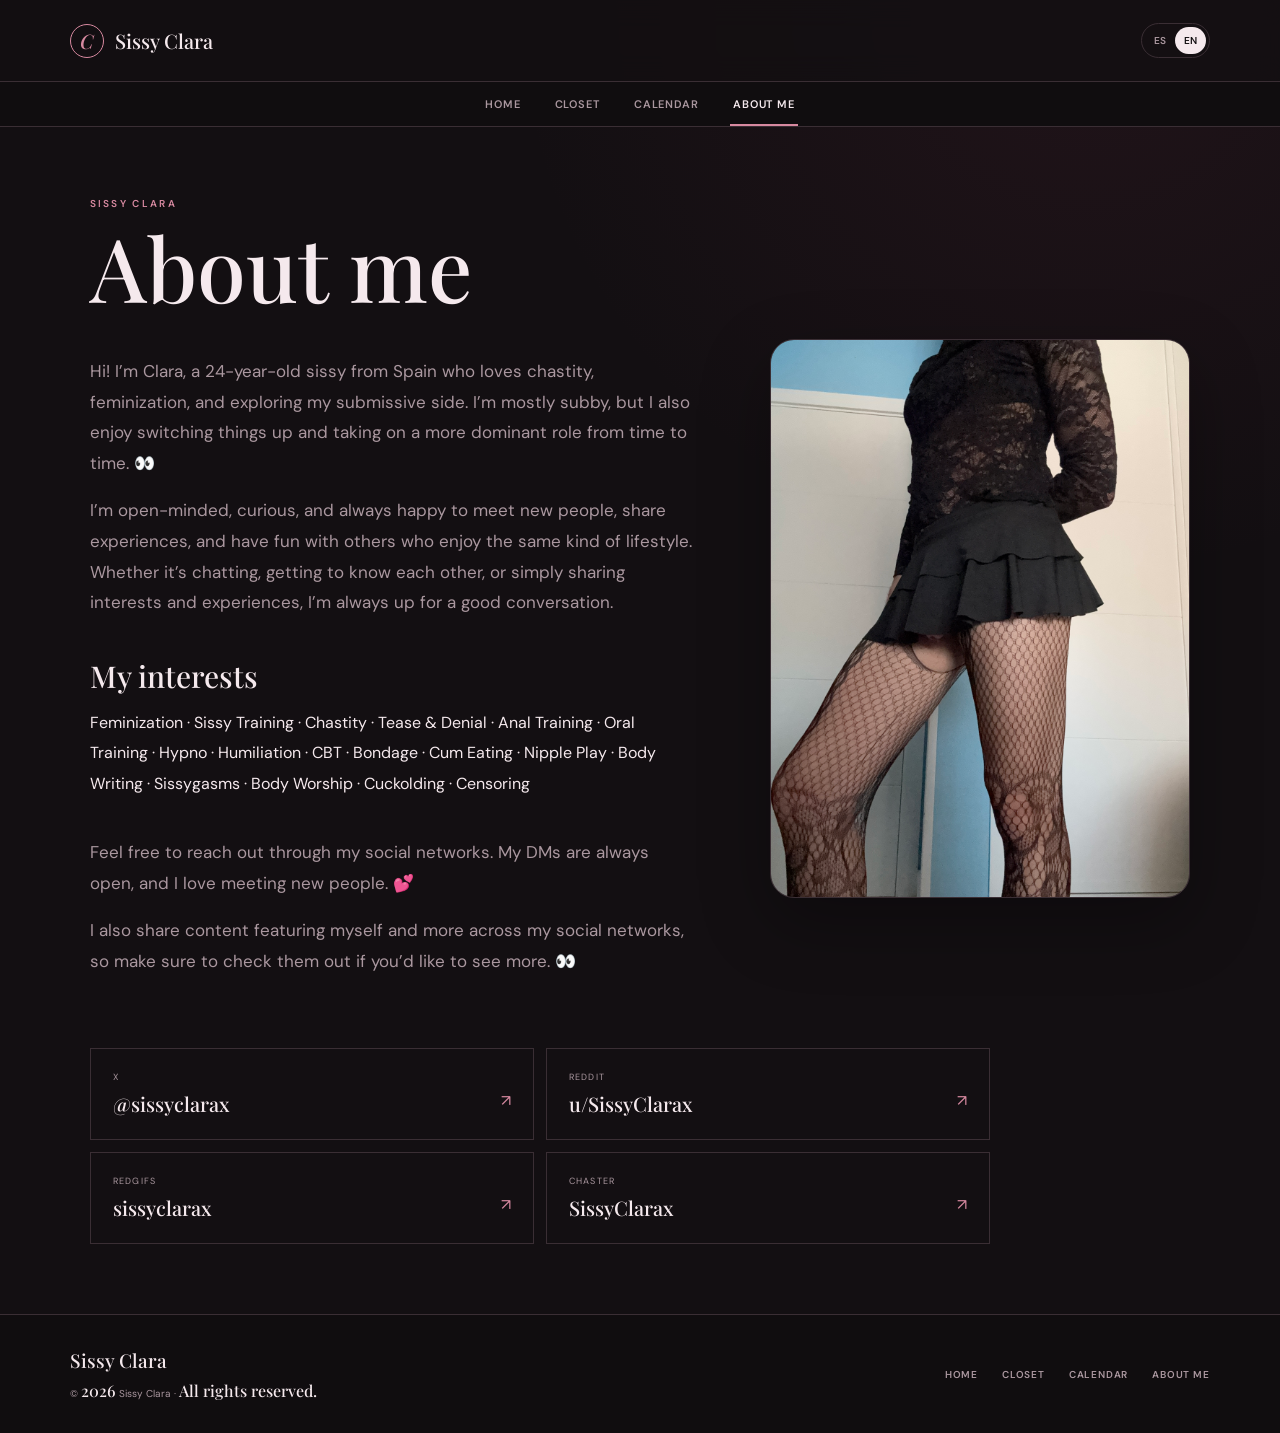
==== about.html @ 0548d93b "v2" ====
<!doctype html>
<html lang="en">
<head>
  <meta charset="UTF-8">
  <meta name="viewport" content="width=device-width, initial-scale=1">
  <meta name="theme-color" content="#130f12">
  <title>Sissy Clara — About me</title>
  <link rel="preconnect" href="https://fonts.googleapis.com">
  <link rel="preconnect" href="https://fonts.gstatic.com" crossorigin>
  <link href="https://fonts.googleapis.com/css2?family=DM+Sans:wght@400;500;600&family=Playfair+Display:ital,wght@0,500;1,500&display=swap" rel="stylesheet">
  <link rel="stylesheet" href="styles.css">
</head>
<body>
  <header class="site-header"><a class="brand" href="index.html"><span class="brand-mark">C</span><span>Sissy Clara</span></a><div class="language-switch"><button data-language="es">ES</button><button class="active" data-language="en">EN</button></div></header>
  <nav class="page-nav"><a href="index.html" data-about="home">Home</a><a href="closet.html" data-about="closet">Closet</a><a href="calendar.html" data-about="calendar">Calendar</a><a class="active" href="about.html" data-about="about">About me</a></nav>
  <main class="about-page">
    <p class="eyebrow">Sissy Clara</p><h1 data-about="title">About me</h1>
    <div class="about-layout">
      <div class="about-copy">
        <p data-about="intro1"></p><p data-about="intro2"></p>
        <section><h2 data-about="interestsTitle">My interests</h2><p data-about="interests"></p></section>
        <p data-about="contact"></p><p data-about="content"></p>
      </div>
      <figure class="about-photo">
        <img src="assets/aboutme.jpg" alt="Clara" loading="eager">
      </figure>
    </div>
    <div class="about-socials">
      <a href="https://x.com/sissyclarax" target="_blank" rel="noopener noreferrer"><small>X</small><strong>@sissyclarax</strong><span>↗</span></a>
      <a href="https://www.reddit.com/user/SissyClarax/" target="_blank" rel="noopener noreferrer"><small>Reddit</small><strong>u/SissyClarax</strong><span>↗</span></a>
      <a href="https://www.redgifs.com/users/sissyclarax" target="_blank" rel="noopener noreferrer"><small>RedGifs</small><strong>sissyclarax</strong><span>↗</span></a>
      <a href="https://chaster.app/user/SissyClarax" target="_blank" rel="noopener noreferrer"><small>Chaster</small><strong>SissyClarax</strong><span>↗</span></a>
    </div>
  </main>
  <footer class="site-footer">
    <div class="footer-identity"><a href="index.html">Sissy Clara</a><p>© <span data-footer-year></span> Sissy Clara · <span data-footer="rights">All rights reserved.</span></p></div>
    <nav class="footer-nav"><a href="index.html" data-footer="home">Home</a><a href="closet.html" data-footer="closet">Closet</a><a href="calendar.html" data-footer="calendar">Calendar</a><a href="about.html" data-footer="about">About me</a></nav>
  </footer><script src="about.js"></script><script src="footer.js"></script>
</body>
</html>
---- styles.css ----
:root{--ink:#2c2023;--wine:#713546;--rose:#c7888d;--blush:#ead5d0;--paper:#f7f2ed;--cream:#fffaf5;--line:#d9cbc4;--muted:#76696a;--shadow:0 22px 60px rgba(61,39,41,.14)}
*{box-sizing:border-box}html{scroll-behavior:smooth}body{margin:0;background:var(--paper);color:var(--ink);font-family:"DM Sans",sans-serif}.site-header{height:82px;display:flex;align-items:center;justify-content:space-between;padding:0 5.5vw;border-bottom:1px solid var(--line);position:relative;z-index:2}.brand{display:flex;gap:11px;align-items:center;color:var(--ink);text-decoration:none;font:500 20px "Playfair Display",serif}.brand-mark{display:grid;place-items:center;width:34px;height:34px;border:1px solid var(--wine);border-radius:50%;color:var(--wine);font-style:italic}.primary-button{border:0;border-radius:100px;padding:13px 20px;background:var(--wine);color:white;font:600 13px "DM Sans";cursor:pointer;box-shadow:0 7px 20px rgba(113,53,70,.18);transition:.2s}.primary-button:hover{background:#572737;transform:translateY(-1px)}.intro{min-height:425px;padding:72px max(5.5vw,24px) 54px;position:relative;overflow:hidden;background:radial-gradient(circle at 83% 25%,rgba(199,136,141,.25),transparent 22%),linear-gradient(135deg,#f7f2ed 65%,#eee0dc)}.intro:after{content:"";position:absolute;right:7%;bottom:-140px;width:320px;height:320px;border:1px solid rgba(113,53,70,.2);border-radius:50%}.eyebrow{text-transform:uppercase;letter-spacing:.23em;font-size:10px;font-weight:600;color:var(--wine);margin:0 0 18px}.intro h1{font:500 clamp(46px,6vw,78px)/.98 "Playfair Display";letter-spacing:-.045em;margin:0;max-width:800px}.intro h1 em{color:var(--wine);font-weight:500}.intro-copy{color:var(--muted);max-width:430px;line-height:1.7;margin:24px 0 0}.collection-stats{position:absolute;right:9%;top:82px;display:flex;align-items:center;gap:28px;z-index:1}.collection-stats div{display:flex;flex-direction:column}.collection-stats strong{font:500 34px "Playfair Display"}.collection-stats span{font-size:10px;text-transform:uppercase;letter-spacing:.13em;color:var(--muted)}.collection-stats .rule{width:1px;height:50px;background:var(--line)}.catalogue{padding:52px max(5.5vw,24px) 100px}.toolbar{display:flex;align-items:center;justify-content:space-between;gap:24px}.search-box{background:var(--cream);border:1px solid var(--line);border-radius:100px;height:48px;width:min(460px,100%);display:flex;align-items:center;gap:10px;padding:0 18px;color:var(--wine)}.search-box input{border:0;outline:0;background:transparent;width:100%;font:400 14px "DM Sans";color:var(--ink)}.view-label{text-transform:uppercase;letter-spacing:.17em;font-size:10px;color:var(--muted)}.filter-row,.tag-row{display:flex;gap:8px;flex-wrap:wrap}.filter-row{margin:30px 0 13px}.tag-row{margin-bottom:34px}.filter-chip{border:1px solid var(--line);background:transparent;color:var(--muted);border-radius:100px;padding:8px 14px;font:500 11px "DM Sans";cursor:pointer}.tag-row .filter-chip{padding:6px 11px;font-size:10px;border-style:dashed}.filter-chip.active{background:var(--ink);border-color:var(--ink);color:white}.item-grid{display:grid;grid-template-columns:repeat(3,minmax(0,1fr));gap:28px 20px}.item-card{cursor:pointer;min-width:0}.card-image{position:relative;aspect-ratio:4/4.65;overflow:hidden;background:var(--blush);margin-bottom:15px}.card-image img{width:100%;height:100%;object-fit:cover;transition:transform .5s}.item-card:hover .card-image img{transform:scale(1.035)}.category-pill{position:absolute;top:14px;left:14px;background:rgba(255,250,245,.9);backdrop-filter:blur(8px);padding:7px 10px;border-radius:100px;font-size:9px;text-transform:uppercase;letter-spacing:.13em}.card-body h3{font:500 24px "Playfair Display";margin:0 0 9px}.card-tags{display:flex;gap:6px;flex-wrap:wrap}.tag{font-size:10px;color:var(--muted);background:#eee5df;padding:5px 8px;border-radius:3px}.empty-state{text-align:center;padding:90px 20px;color:var(--muted)}.empty-state span{font:500 45px "Playfair Display";color:var(--rose)}.empty-state h2{font:500 28px "Playfair Display";color:var(--ink);margin:10px}footer{border-top:1px solid var(--line);padding:35px 5.5vw;display:flex;justify-content:space-between;color:var(--muted);font-size:12px}footer span{font:500 16px "Playfair Display";color:var(--ink)}dialog{padding:0;border:0;background:var(--cream);color:var(--ink);box-shadow:var(--shadow);max-height:90vh}dialog::backdrop{background:rgba(38,25,28,.55);backdrop-filter:blur(5px)}.detail-dialog{width:min(920px,calc(100% - 30px));overflow:hidden}.close-button{position:absolute;right:16px;top:16px;z-index:3}.icon-button{width:38px;height:38px;border:0;border-radius:50%;background:rgba(255,250,245,.9);font-size:24px;line-height:1;cursor:pointer;color:var(--ink)}.detail-layout{display:grid;grid-template-columns:1.07fr .93fr;min-height:590px}.detail-image{width:100%;height:100%;min-height:500px;object-fit:cover}.detail-copy{padding:75px 55px 44px;display:flex;flex-direction:column}.detail-copy h2,.form-dialog h2{font:500 42px/1.08 "Playfair Display";margin:0 0 14px}.detail-copy .description{color:var(--muted);line-height:1.75;margin:26px 0}.detail-actions{margin-top:auto;display:flex;justify-content:flex-end;gap:10px}.text-button{border:0;background:transparent;color:var(--muted);font:600 12px "DM Sans";cursor:pointer;padding:11px 14px}.delete-button{color:#a33646}.form-dialog{width:min(650px,calc(100% - 30px));overflow:auto;padding:54px}.form-dialog h2{font-size:36px}.photo-picker{height:155px;border:1px dashed var(--rose);background:#f5eae7;margin:28px 0 22px;display:flex;align-items:center;justify-content:center;flex-direction:column;cursor:pointer;background-size:cover;background-position:center;position:relative}.photo-picker.has-image:after{content:"Change photo";position:absolute;inset:auto 15px 15px auto;background:var(--cream);padding:7px 10px;border-radius:100px;font-size:10px}.photo-picker.has-image>*:not(input){display:none}.photo-picker input{display:none}.photo-picker-icon{font-size:25px;color:var(--wine)}.photo-picker strong{font:500 16px "Playfair Display"}.photo-picker small{font-size:9px;color:var(--muted);margin-top:4px}.field-grid{display:grid;grid-template-columns:1fr 1fr;gap:16px}.field{display:block;margin:16px 0}.field>span{display:flex;justify-content:space-between;font-size:10px;text-transform:uppercase;letter-spacing:.13em;font-weight:600;margin:0 0 8px}.field small{text-transform:none;letter-spacing:0;color:var(--muted);font-weight:400}.field input,.field select,.field textarea{width:100%;border:1px solid var(--line);background:white;padding:13px 14px;font:400 14px "DM Sans";color:var(--ink);outline:0;border-radius:0}.field input:focus,.field select:focus,.field textarea:focus{border-color:var(--wine)}.field textarea{resize:vertical}.form-actions{display:flex;justify-content:flex-end;align-items:center;gap:10px;margin-top:22px}.toast{position:fixed;bottom:24px;left:50%;transform:translate(-50%,20px);background:var(--ink);color:white;border-radius:100px;padding:12px 18px;font-size:12px;opacity:0;pointer-events:none;transition:.25s;z-index:10}.toast.show{opacity:1;transform:translate(-50%,0)}
@media(max-width:800px){.site-header{padding:0 20px}.site-header .primary-button{font-size:0;padding:10px;width:42px;height:42px}.site-header .primary-button span{font-size:22px}.intro{min-height:440px;padding-top:58px}.intro h1{font-size:49px}.collection-stats{position:relative;top:auto;right:auto;margin-top:38px}.item-grid{grid-template-columns:repeat(2,minmax(0,1fr));gap:27px 12px}.card-body h3{font-size:19px}.detail-layout{display:block;overflow:auto;max-height:90vh}.detail-image{height:46vh;min-height:300px}.detail-copy{padding:35px 28px}.detail-copy h2{font-size:35px}.form-dialog{padding:48px 24px 28px}.field-grid{grid-template-columns:1fr}.toolbar{display:block}.view-label{margin-top:17px}.catalogue{padding-top:38px}footer{display:block}footer p{margin-bottom:0}}
@media(max-width:460px){.intro h1{font-size:42px}.item-grid{grid-template-columns:1fr 1fr}.card-image{aspect-ratio:3/4}.tag:nth-child(n+3){display:none}.category-pill{top:9px;left:9px;font-size:8px}.collection-stats strong{font-size:29px}}

/* Private dark collection */
:root{--ink:#f5e9ed;--wine:#a94f6c;--rose:#d789a0;--blush:#33242b;--paper:#130f12;--cream:#1d171b;--line:#3a2e34;--muted:#aa979f;--shadow:0 22px 60px rgba(0,0,0,.52)}
body{min-height:100vh;background-color:var(--paper);background-image:radial-gradient(circle at 85% 0,rgba(125,48,74,.13),transparent 32%)}
.site-header{justify-content:flex-start;background:rgba(19,15,18,.82);backdrop-filter:blur(14px)}
.language-switch{margin-left:auto;display:flex;border:1px solid var(--line);border-radius:100px;padding:3px}.language-switch button{border:0;background:transparent;color:var(--muted);font:600 10px "DM Sans";padding:7px 9px;border-radius:100px;cursor:pointer}.language-switch button.active{background:var(--ink);color:var(--paper)}
.app-switch{display:flex;justify-content:center;gap:28px;border-bottom:1px solid var(--line);background:#100d0f}.app-switch button{border:0;border-bottom:2px solid transparent;background:none;color:var(--muted);padding:15px 3px 13px;font:600 11px "DM Sans";letter-spacing:.08em;text-transform:uppercase;cursor:pointer}.app-switch button.active{border-bottom-color:var(--rose);color:var(--ink)}
.page-nav{display:flex;justify-content:center;gap:28px;border-bottom:1px solid var(--line);background:#100d0f}.page-nav a{border-bottom:2px solid transparent;color:var(--muted);padding:15px 3px 13px;font:600 11px "DM Sans";letter-spacing:.08em;text-transform:uppercase;text-decoration:none}.page-nav a:hover,.page-nav a.active{border-bottom-color:var(--rose);color:var(--ink)}
.home-page{display:flex;flex-direction:column;min-height:100vh}.home-menu{flex:1;padding:clamp(60px,10vh,110px) max(7vw,24px);background:radial-gradient(circle at 82% 20%,rgba(125,48,74,.2),transparent 32%)}.home-menu h1{font:500 clamp(52px,7vw,90px)/.95 "Playfair Display";letter-spacing:-.05em;margin:0 0 65px}.home-menu h1 em{color:var(--rose);font-weight:500}.home-links{display:grid;grid-template-columns:1fr 1fr;gap:18px;max-width:980px}.home-links>a{min-height:190px;border:1px solid var(--line);background:rgba(29,23,27,.68);color:var(--ink);text-decoration:none;padding:25px;display:grid;grid-template-columns:35px 1fr auto;gap:18px;align-items:center;transition:.25s}.home-links>a:hover{border-color:#7a5263;background:#251b20;transform:translateY(-3px)}.home-links>a>span{align-self:start;color:var(--rose);font:500 13px "Playfair Display"}.home-links small{display:block;color:var(--muted);font-size:9px;text-transform:uppercase;letter-spacing:.15em;margin-bottom:9px}.home-links strong{display:block;font:500 34px "Playfair Display"}.home-links p{margin:9px 0 0;color:var(--muted);font-size:11px}.home-links b{font-size:25px;color:var(--rose);font-weight:400}
@media(max-width:650px){.page-nav{gap:20px}.home-menu h1{margin-bottom:40px}.home-links{grid-template-columns:1fr}.home-links>a{min-height:145px}.home-links strong{font-size:28px}}
.brand-mark{border-color:var(--rose);color:var(--rose)}
.catalogue{padding-top:48px;min-height:calc(100vh - 155px)}
.section-tabs{display:flex;border-bottom:1px solid var(--line);gap:34px;margin-bottom:58px}
.section-tab{border:0;border-bottom:2px solid transparent;background:none;color:var(--muted);font:500 clamp(18px,2.5vw,28px) "Playfair Display";padding:0 0 17px;cursor:pointer}
.section-tab.active{color:var(--ink);border-bottom-color:var(--rose)}
.collection-heading{display:flex;align-items:flex-end;justify-content:space-between;margin-bottom:24px}
.collection-heading h1{font:500 clamp(42px,6vw,72px)/1 "Playfair Display";margin:0;letter-spacing:-.035em}
.eyebrow{color:var(--rose);margin-bottom:13px}
.tag-row{margin-bottom:34px}
.filter-chip{padding:7px 12px;font-size:10px;border-style:dashed}
.filter-chip.active{background:var(--ink);border-color:var(--ink);color:var(--paper)}
.subcategory-row{display:flex;gap:9px;flex-wrap:wrap;margin:0 0 15px}.subcategory-row[hidden]{display:none}.subcategory-chip{border:1px solid var(--line);background:#1a1518;color:var(--muted);border-radius:4px;padding:9px 14px;font:600 10px "DM Sans";letter-spacing:.04em;cursor:pointer;transition:.2s}.subcategory-chip:hover{border-color:#6d5661;color:var(--ink)}.subcategory-chip.active{background:var(--wine);border-color:var(--wine);color:white}
.tag{color:#c9b8bf;background:#2d2429}
.category-pill{background:rgba(29,23,27,.9);color:var(--ink)}
.like-button{position:absolute;right:10px;bottom:10px;display:flex;align-items:center;gap:5px;border:1px solid rgba(255,255,255,.18);border-radius:100px;background:rgba(20,15,18,.78);backdrop-filter:blur(8px);color:white;padding:7px 10px;cursor:pointer;z-index:2;transition:.2s}.like-button span{font-size:18px;line-height:1}.like-button b{font:600 10px "DM Sans"}.like-button:hover{background:rgba(113,53,70,.92);transform:scale(1.04)}.like-button.liked{background:var(--wine);border-color:var(--rose)}.like-button.liked span{color:#ffd5e1}.like-button:disabled{opacity:.55;cursor:wait}.detail-title-row{display:flex;align-items:flex-start;gap:18px}.detail-title-row h2{flex:1}.detail-like{position:static;flex:0 0 auto;margin-top:2px;background:#2d2228}
.icon-button{background:rgba(29,23,27,.92);color:var(--ink)}
.photo-picker{background-color:#291f24}
.field input,.field select,.field textarea{background:#171216;color:var(--ink)}
footer{min-height:73px}
@media(max-width:800px){.site-header .primary-button{display:none}.catalogue{padding-top:32px}.section-tabs{margin-bottom:42px;gap:22px}.collection-heading{align-items:flex-start}.view-label{padding-top:20px}}
@media(max-width:460px){.brand{font-size:18px}.section-tab{font-size:17px}.collection-heading h1{font-size:39px}}

/* Compact collection cards and image-led details */
.item-grid{grid-template-columns:repeat(5,minmax(0,1fr));gap:34px 14px}
.card-image{aspect-ratio:4/5;margin-bottom:12px;border-radius:12px}
.card-body h3{font-size:19px;margin-bottom:7px}
.card-description{margin:0 0 10px;color:var(--muted);font-size:11px;line-height:1.5;display:-webkit-box;-webkit-line-clamp:2;-webkit-box-orient:vertical;overflow:hidden}
.product-price{color:var(--rose);font:600 12px "DM Sans";margin:-1px 0 8px}.detail-price{color:var(--rose);font:500 22px "Playfair Display";margin:0 0 4px}
.item-card.is-ordered{cursor:pointer;opacity:.58}.item-card.is-ordered .card-image img{filter:saturate(.42) brightness(.7);transition:filter .35s,transform .5s}.item-card.is-ordered .category-pill{background:rgba(99,86,92,.94);color:#f4f4f4;font-weight:600}.item-card.is-ordered:hover{opacity:.72}.item-card.is-ordered:hover .card-image img{filter:saturate(.62) brightness(.78);transform:scale(1.035)}
.order-status{align-self:flex-start;display:inline-flex;align-items:center;gap:7px;margin-bottom:25px;padding:7px 11px;border:1px solid #706068;border-radius:100px;color:#d8cbd0;font-size:10px;font-weight:600;letter-spacing:.12em;text-transform:uppercase}.order-status i{width:6px;height:6px;border-radius:50%;background:var(--rose);box-shadow:0 0 0 4px rgba(215,137,160,.12)}
.detail-dialog .detail-image{filter:none!important;opacity:1}
.detail-image-wrap{overflow:hidden;min-height:590px;background:var(--blush)}
.detail-media{min-width:0;background:#0e0b0d;display:flex;flex-direction:column}.detail-media .detail-image-wrap{flex:1}
.detail-image{transition:transform .65s cubic-bezier(.2,.7,.2,1);cursor:zoom-in}
.detail-image-wrap:hover .detail-image{transform:scale(1.16)}
.detail-thumbnails{display:flex;gap:8px;padding:10px;background:#100c0f;overflow-x:auto}.thumbnail{width:62px;height:62px;padding:0;border:1px solid transparent;background:var(--blush);opacity:.55;cursor:pointer;flex:0 0 auto;overflow:hidden;transition:.2s}.thumbnail:hover{opacity:.8}.thumbnail.active{opacity:1;border-color:var(--rose)}.thumbnail img{width:100%;height:100%;object-fit:cover}
.detail-copy{padding-bottom:70px}
.detail-copy .description{margin-bottom:24px}
.shop-link{margin-top:auto;display:flex;align-items:center;justify-content:space-between;border-radius:6px;padding:14px 17px;background:var(--wine);color:white;text-decoration:none;font-size:12px;font-weight:600;transition:.2s}.shop-link:hover{background:#c15c7d;transform:translateY(-1px)}.shop-link span{font-size:17px}
@media(max-width:1100px){.item-grid{grid-template-columns:repeat(4,minmax(0,1fr))}}
@media(max-width:800px){.item-grid{grid-template-columns:repeat(3,minmax(0,1fr));gap:28px 12px}.detail-image-wrap{min-height:0;height:46vh}.detail-media .detail-image-wrap{flex:none}.detail-image{height:100%;min-height:0}.detail-image-wrap:hover .detail-image{transform:none}.card-description{-webkit-line-clamp:3}.detail-thumbnails{padding:8px}.thumbnail{width:54px;height:54px}}
@media(max-width:560px){.item-grid{grid-template-columns:repeat(2,minmax(0,1fr))}.card-body h3{font-size:17px}}

/* Calendar */
.calendar-page{padding:48px max(5.5vw,24px) 90px;min-height:calc(100vh - 122px)}.calendar-header{display:flex;align-items:flex-end;justify-content:space-between;margin-bottom:38px}.calendar-header h1{font:500 clamp(42px,6vw,72px)/1 "Playfair Display";margin:0;letter-spacing:-.035em}.calendar-controls{display:flex;align-items:center;border:1px solid var(--line);border-radius:100px;padding:3px}.calendar-controls button{border:0;background:none;color:var(--muted);height:34px;min-width:36px;padding:0 11px;font:600 11px "DM Sans";cursor:pointer;border-radius:100px}.calendar-controls button:hover{background:#2a2025;color:var(--ink)}.calendar-layout{display:grid;grid-template-columns:minmax(0,1fr) 310px;gap:22px}.calendar-card,.stats-panel{border:1px solid var(--line);background:rgba(29,23,27,.7)}.calendar-card{padding:24px}.calendar-card h2{font:500 25px "Playfair Display";margin:0 0 22px;text-transform:capitalize}.calendar-weekdays,.calendar-grid{display:grid;grid-template-columns:repeat(7,minmax(0,1fr))}.calendar-weekdays span{text-align:center;color:var(--muted);font-size:9px;text-transform:uppercase;letter-spacing:.12em;padding-bottom:10px}.calendar-day{position:relative;min-height:105px;border-top:1px solid var(--line);border-right:1px solid var(--line);padding:9px;overflow:hidden}.calendar-day:nth-child(7n){border-right:0}.calendar-day.outside{opacity:.26}.day-number{font-size:11px;color:var(--muted)}.calendar-day.today .day-number{display:grid;place-items:center;width:23px;height:23px;margin:-5px;border-radius:50%;background:var(--wine);color:white}.lock-band{margin:10px -4px 5px;padding:5px 6px;border-radius:3px;background:#6d384c;color:#f5dce5;font-size:8px;white-space:nowrap;overflow:hidden}.lock-band.ongoing{background:linear-gradient(90deg,#6d384c,#9d4d6a);box-shadow:0 0 13px rgba(215,137,160,.14)}.orgasm-events{display:flex;align-items:center;gap:4px;flex-wrap:wrap;margin-top:7px}.event-dot,.calendar-legend i{display:block;width:7px;height:7px;border-radius:50%;background:#e0a345}.event-dot.locked{background:#ca718f}.event-dot.unlocked{background:#e0a345}.event-dot.sissy,.calendar-legend .sissy-dot{background:#9d79d6}.orgasm-events small{font-size:8px;color:var(--muted)}.calendar-sidebar{display:flex;flex-direction:column;gap:15px}.stats-panel{padding:21px}.stats-kicker{margin:0 0 17px;color:var(--rose);font-size:10px;text-transform:uppercase;letter-spacing:.15em}.stats-grid{display:grid;grid-template-columns:1fr 1fr;gap:18px 12px}.stat{display:flex;flex-direction:column}.stat strong{font:500 22px "Playfair Display"}.stat span{font-size:9px;line-height:1.3;color:var(--muted);margin-top:3px}.calendar-legend{border:1px solid var(--line);padding:17px;display:flex;gap:15px;flex-wrap:wrap}.calendar-legend span{display:flex;align-items:center;gap:6px}.calendar-legend b{font-size:9px;color:var(--muted);font-weight:500}.calendar-legend .lock-dot{width:17px;border-radius:2px;background:#83455c}.calendar-status{text-align:center;color:var(--muted);font-size:11px;margin-top:18px;min-height:16px}
@media(max-width:950px){.calendar-layout{grid-template-columns:1fr}.calendar-sidebar{display:grid;grid-template-columns:1fr 1fr}.calendar-legend{grid-column:1/-1}}
@media(max-width:650px){.calendar-page{padding:32px 12px 70px}.calendar-header{align-items:flex-start;gap:25px;flex-direction:column}.calendar-card{padding:12px}.calendar-day{min-height:78px;padding:6px 4px}.lock-band{font-size:0;height:6px;padding:0;margin:8px 0 4px}.calendar-sidebar{display:block}.stats-panel{margin-bottom:12px}.calendar-legend{margin-bottom:12px}.calendar-controls{align-self:stretch;justify-content:space-between}}

.calendar-layout{grid-template-columns:minmax(0,1fr) 420px}.calendar-day.before-tracking{opacity:.15}.stats-table{display:flex;flex-direction:column}.stats-table-head,.stats-table-row{display:grid;grid-template-columns:minmax(110px,1.45fr) repeat(3,minmax(55px,.75fr));align-items:center;gap:7px}.stats-table-head{padding:0 0 8px;border-bottom:1px solid var(--line)}.stats-table-head b{text-align:right;color:var(--muted);font-size:8px;text-transform:uppercase;letter-spacing:.08em}.stats-table-row{padding:10px 0;border-bottom:1px solid rgba(58,46,52,.65)}.stats-table-row:last-child{border-bottom:0}.stats-table-row span{font-size:9px;line-height:1.25;color:var(--muted)}.stats-table-row strong{text-align:right;font:500 14px "Playfair Display"}.streak-grid{display:grid;grid-template-columns:1fr 1fr;gap:10px;margin-top:15px;padding-top:15px;border-top:1px solid var(--line)}.streak-grid div{display:flex;flex-direction:column}.streak-grid span{font-size:9px;color:var(--muted);margin-bottom:4px}.streak-grid strong{font:500 20px "Playfair Display"}
@media(max-width:950px){.calendar-layout{grid-template-columns:1fr}}
@media(max-width:650px){.stats-panel{padding:16px 12px}.stats-table-head,.stats-table-row{grid-template-columns:minmax(96px,1.4fr) repeat(3,minmax(48px,.7fr));gap:4px}.stats-table-row strong{font-size:13px}}
.calendar-day{overflow:visible;outline:none}.calendar-day:hover,.calendar-day:focus{z-index:8;background:#251c21}.day-tooltip{display:none;position:absolute;z-index:20;left:8px;top:calc(100% - 5px);width:235px;padding:14px;border:1px solid #59434d;border-radius:8px;background:#171115;box-shadow:0 18px 45px rgba(0,0,0,.55);color:var(--ink);pointer-events:none}.calendar-day:hover .day-tooltip,.calendar-day:focus .day-tooltip{display:block}.calendar-day:nth-child(7n) .day-tooltip,.calendar-day:nth-child(7n-1) .day-tooltip{left:auto;right:8px}.day-tooltip>strong{display:block;font:500 15px "Playfair Display";text-transform:capitalize;margin-bottom:9px}.day-tooltip p{margin:5px 0;color:var(--muted);font-size:10px;line-height:1.4}.day-tooltip p b{color:var(--ink)}.day-tooltip ul{list-style:none;margin:9px 0 0;padding:8px 0 0;border-top:1px solid var(--line)}.day-tooltip li{display:flex;align-items:center;gap:7px;margin:6px 0;font-size:9px;color:#cbbdc3}.day-tooltip .event-dot{flex:0 0 auto}
@media(max-width:650px){.day-tooltip{position:fixed;left:12px!important;right:12px!important;top:auto;bottom:18px;width:auto}.calendar-day:focus .day-tooltip{display:block}}
.live-status{display:grid;grid-template-columns:1fr 1fr;gap:16px;margin:-8px 0 24px}.live-card{position:relative;overflow:hidden;border:1px solid var(--line);border-radius:12px;background:linear-gradient(135deg,#1e171b,#171216);padding:24px 26px}.live-card:after{content:"";position:absolute;width:130px;height:130px;border:1px solid rgba(215,137,160,.12);border-radius:50%;right:-42px;top:-55px}.live-card p{margin:0 0 9px;color:var(--muted);font-size:9px;text-transform:uppercase;letter-spacing:.15em}.live-card strong{display:block;font:500 clamp(30px,4vw,48px) "Playfair Display";letter-spacing:-.025em}.live-card>span{display:block;color:var(--muted);font-size:10px;margin-top:8px}.live-card.is-locked{border-color:#6d3d50;background:linear-gradient(135deg,#2b1b22,#1b1418)}.live-card.is-locked strong{color:#efadc1}.orgasm-live strong{color:#d5b4f0}.month-navigation{display:flex;align-items:center;gap:7px;margin-bottom:16px}.month-navigation button,.month-navigation input{height:38px;border:1px solid var(--line);background:#1b1519;color:var(--ink);border-radius:6px;padding:0 12px;font:600 10px "DM Sans"}.month-navigation button{cursor:pointer}.month-navigation button:hover{border-color:var(--rose)}.month-navigation input{color-scheme:dark}.month-navigation #calendarToday{margin-left:auto}
@media(max-width:650px){.live-status{grid-template-columns:1fr}.live-card{padding:20px}.month-navigation{flex-wrap:wrap}.month-navigation #calendarToday{margin-left:0}.month-navigation input{flex:1}.live-card strong{font-size:32px}}
.home-links{grid-template-columns:repeat(3,1fr);max-width:1200px}.social-section{margin-top:42px;max-width:1200px}.social-section>p{color:var(--muted);font-size:9px;text-transform:uppercase;letter-spacing:.15em}.social-links{display:flex;gap:9px;flex-wrap:wrap}.social-links a{display:flex;align-items:center;gap:16px;border:1px solid var(--line);border-radius:100px;padding:10px 14px;color:var(--muted);text-decoration:none;font-size:10px;transition:.2s}.social-links a:hover{border-color:var(--rose);color:var(--ink)}.social-links span{color:var(--rose)}.about-page{min-height:calc(100vh - 180px);padding:70px max(7vw,24px)}.about-page h1{font:500 clamp(52px,7vw,88px)/1 "Playfair Display";margin:0}.about-copy{max-width:850px;margin:28px 0 55px}.about-copy>p{max-width:760px;color:var(--muted);font-size:17px;line-height:1.8}.about-copy section{margin:38px 0}.about-copy h2{font:500 30px "Playfair Display";margin:0 0 12px}.about-copy section p{color:var(--ink);line-height:1.9;margin:0}.about-socials{display:grid;grid-template-columns:repeat(2,minmax(0,1fr));gap:12px;max-width:900px}.about-socials a{display:grid;grid-template-columns:1fr auto;gap:7px;border:1px solid var(--line);padding:22px;color:var(--ink);text-decoration:none;transition:.2s}.about-socials a:hover{border-color:var(--rose);background:#21181d;transform:translateY(-2px)}.about-socials small{grid-column:1/-1;color:var(--muted);font-size:9px;text-transform:uppercase;letter-spacing:.14em}.about-socials strong{font:500 20px "Playfair Display"}.about-socials span{color:var(--rose)}
@media(max-width:850px){.home-links{grid-template-columns:1fr}.about-socials{grid-template-columns:1fr}}

.about-layout{display:grid;grid-template-columns:minmax(0,850px) minmax(260px,420px);align-items:start;gap:clamp(36px,6vw,90px);max-width:1400px}.about-layout .about-copy{margin-top:28px}.about-photo{position:sticky;top:28px;margin:28px 0 55px;overflow:hidden;border:1px solid var(--line);border-radius:24px;background:#21181d;box-shadow:0 24px 70px rgba(0,0,0,.3)}.about-photo img{display:block;width:100%;height:auto;max-height:720px;object-fit:cover}
@media(max-width:900px){.about-layout{grid-template-columns:1fr}.about-photo{position:static;order:2;max-width:560px;margin-top:0}.about-layout .about-copy{margin-bottom:0}}

.site-footer{display:flex;align-items:center;justify-content:space-between;gap:35px;border-top:1px solid var(--line);padding:32px max(5.5vw,24px);background:#100d0f;color:var(--muted)}.footer-identity>a{font:500 19px "Playfair Display";color:var(--ink);text-decoration:none}.footer-identity p{margin:7px 0 0;font-size:10px}.footer-nav{display:flex;align-items:center;gap:24px}.footer-nav a{color:var(--muted);font-size:10px;font-weight:600;letter-spacing:.08em;text-decoration:none;text-transform:uppercase;transition:.2s}.footer-nav a:hover{color:var(--rose)}
@media(max-width:650px){.site-footer{align-items:flex-start;flex-direction:column}.footer-nav{gap:15px;flex-wrap:wrap}}
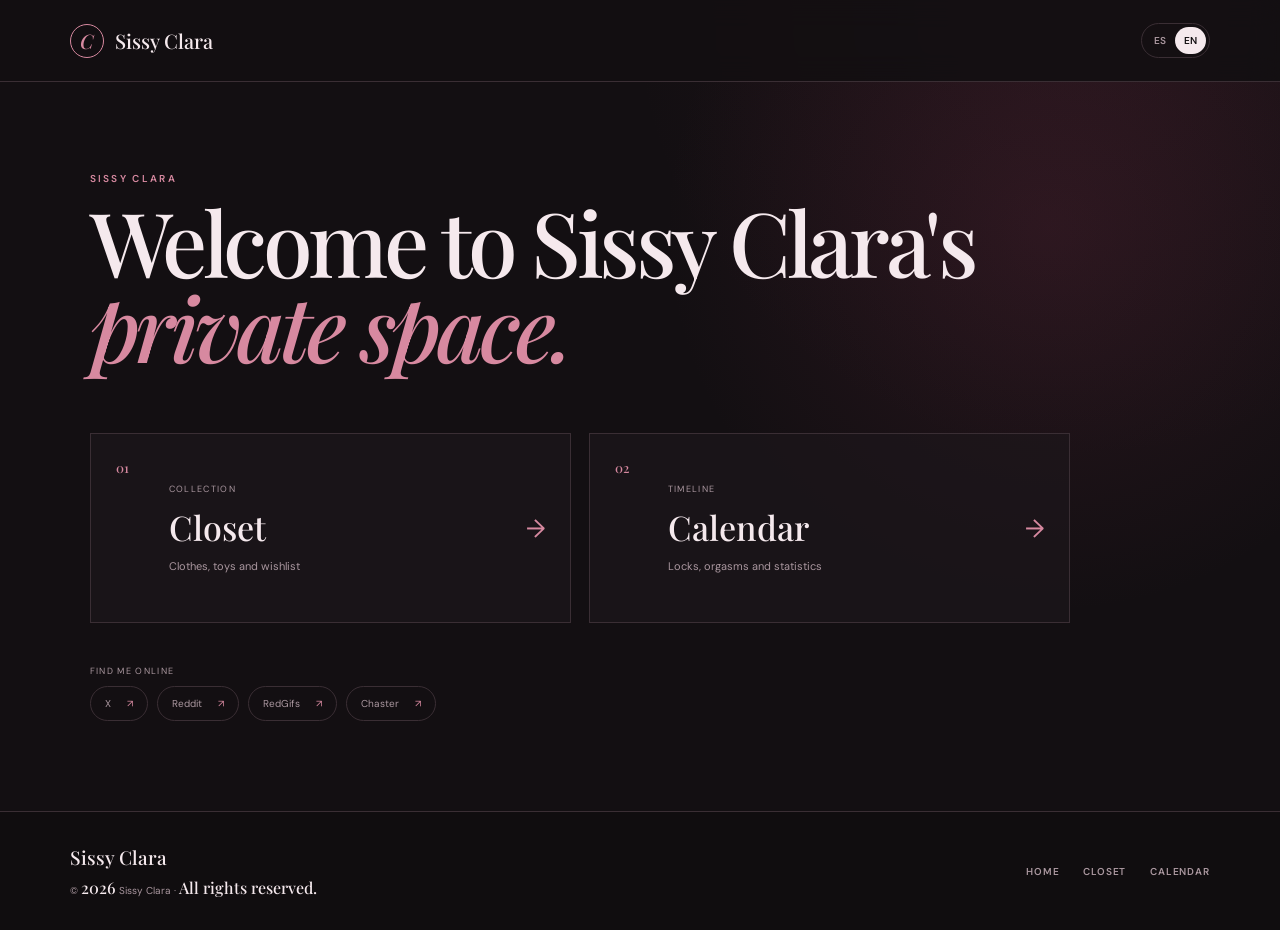
==== commit f0bcc075: "ajustes" ====
--- a/about.html
+++ b/about.html
@@ -2,6 +2,8 @@
 <html lang="en">
 <head>
   <meta charset="UTF-8">
+  <meta name="robots" content="noindex">
+  <meta http-equiv="refresh" content="0; url=index.html">
   <meta name="viewport" content="width=device-width, initial-scale=1">
   <meta name="theme-color" content="#130f12">
   <title>Sissy Clara — About me</title>
@@ -11,6 +13,7 @@
   <link rel="stylesheet" href="styles.css">
 </head>
 <body>
+  <script>window.location.replace('index.html');</script>
   <header class="site-header"><a class="brand" href="index.html"><span class="brand-mark">C</span><span>Sissy Clara</span></a><div class="language-switch"><button data-language="es">ES</button><button class="active" data-language="en">EN</button></div></header>
   <nav class="page-nav"><a href="index.html" data-about="home">Home</a><a href="closet.html" data-about="closet">Closet</a><a href="calendar.html" data-about="calendar">Calendar</a><a class="active" href="about.html" data-about="about">About me</a></nav>
   <main class="about-page">
--- a/styles.css
+++ b/styles.css
@@ -73,5 +73,9 @@
 .about-layout{display:grid;grid-template-columns:minmax(0,850px) minmax(260px,420px);align-items:start;gap:clamp(36px,6vw,90px);max-width:1400px}.about-layout .about-copy{margin-top:28px}.about-photo{position:sticky;top:28px;margin:28px 0 55px;overflow:hidden;border:1px solid var(--line);border-radius:24px;background:#21181d;box-shadow:0 24px 70px rgba(0,0,0,.3)}.about-photo img{display:block;width:100%;height:auto;max-height:720px;object-fit:cover}
 @media(max-width:900px){.about-layout{grid-template-columns:1fr}.about-photo{position:static;order:2;max-width:560px;margin-top:0}.about-layout .about-copy{margin-bottom:0}}
 
+/* About Me is disabled: keep the remaining home cards balanced. */
+.home-links{grid-template-columns:repeat(2,1fr);max-width:980px}
+@media(max-width:850px){.home-links{grid-template-columns:1fr}}
+
 .site-footer{display:flex;align-items:center;justify-content:space-between;gap:35px;border-top:1px solid var(--line);padding:32px max(5.5vw,24px);background:#100d0f;color:var(--muted)}.footer-identity>a{font:500 19px "Playfair Display";color:var(--ink);text-decoration:none}.footer-identity p{margin:7px 0 0;font-size:10px}.footer-nav{display:flex;align-items:center;gap:24px}.footer-nav a{color:var(--muted);font-size:10px;font-weight:600;letter-spacing:.08em;text-decoration:none;text-transform:uppercase;transition:.2s}.footer-nav a:hover{color:var(--rose)}
 @media(max-width:650px){.site-footer{align-items:flex-start;flex-direction:column}.footer-nav{gap:15px;flex-wrap:wrap}}
